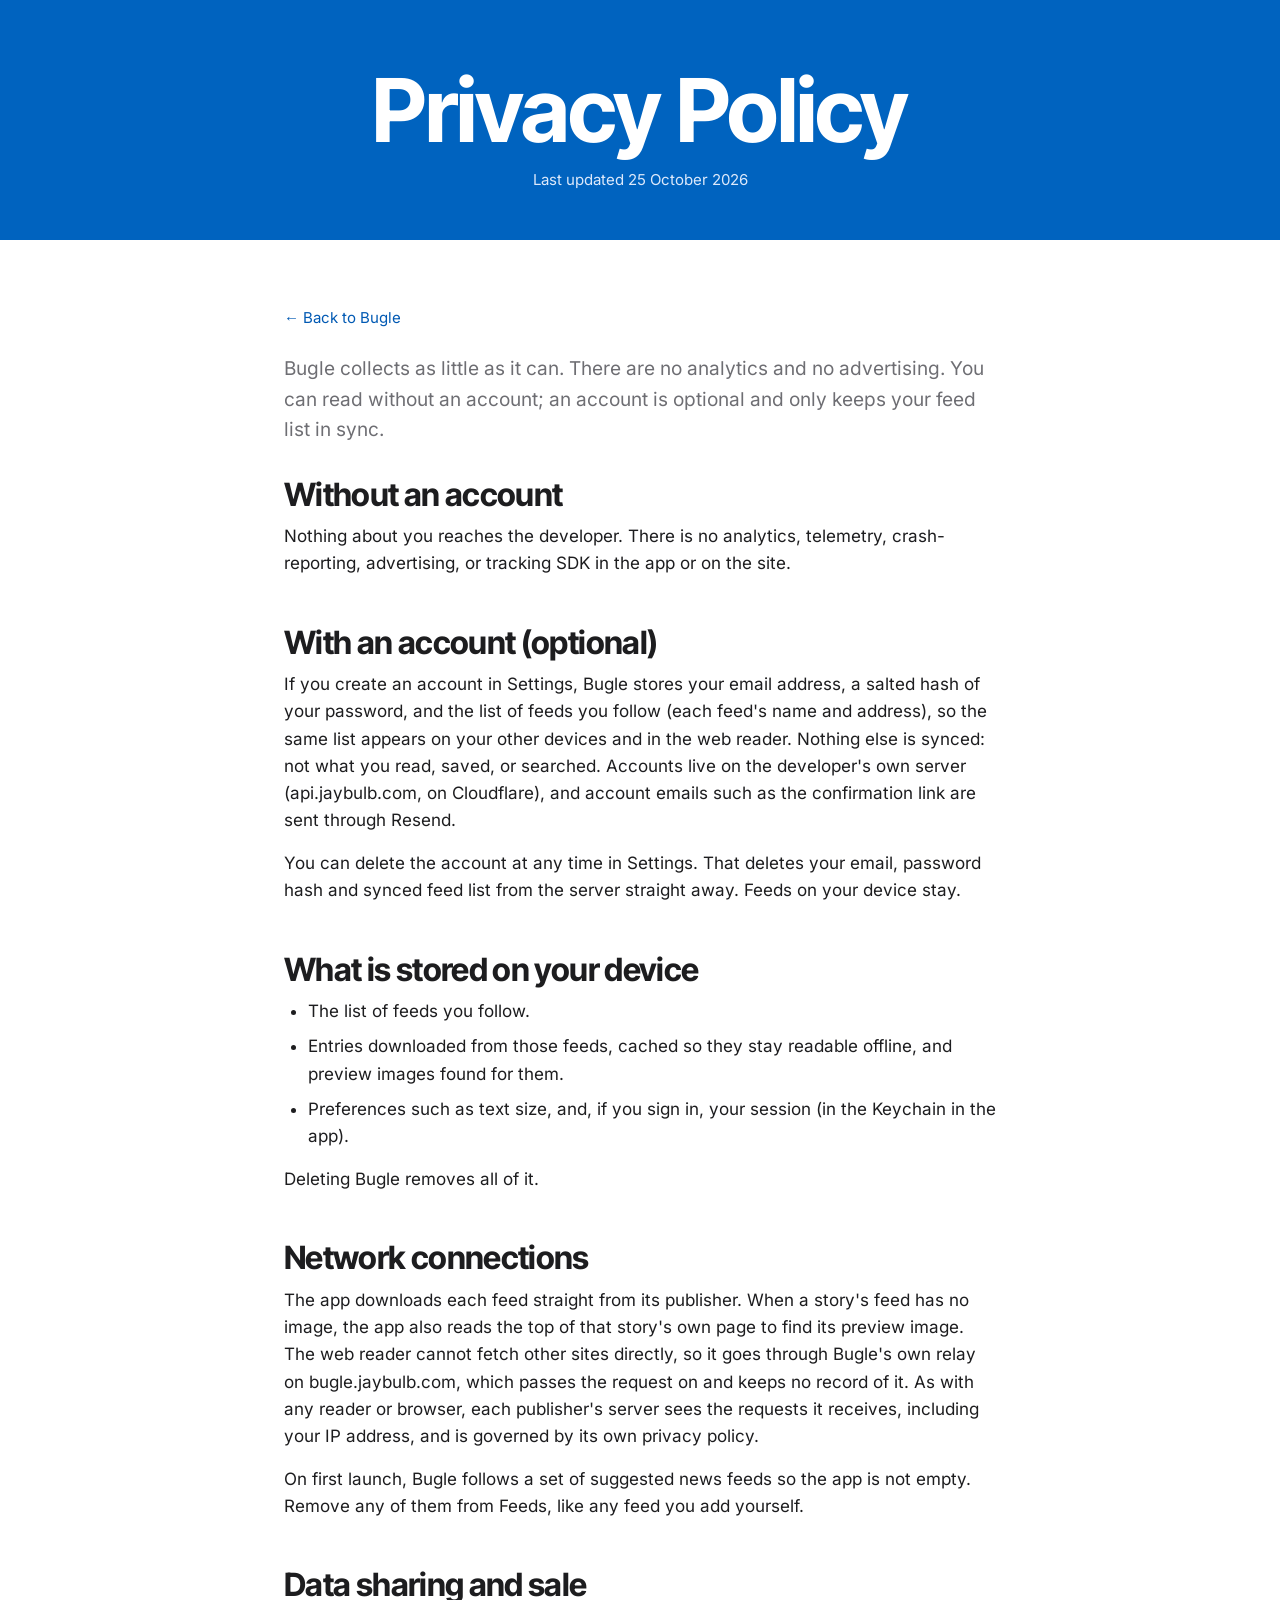
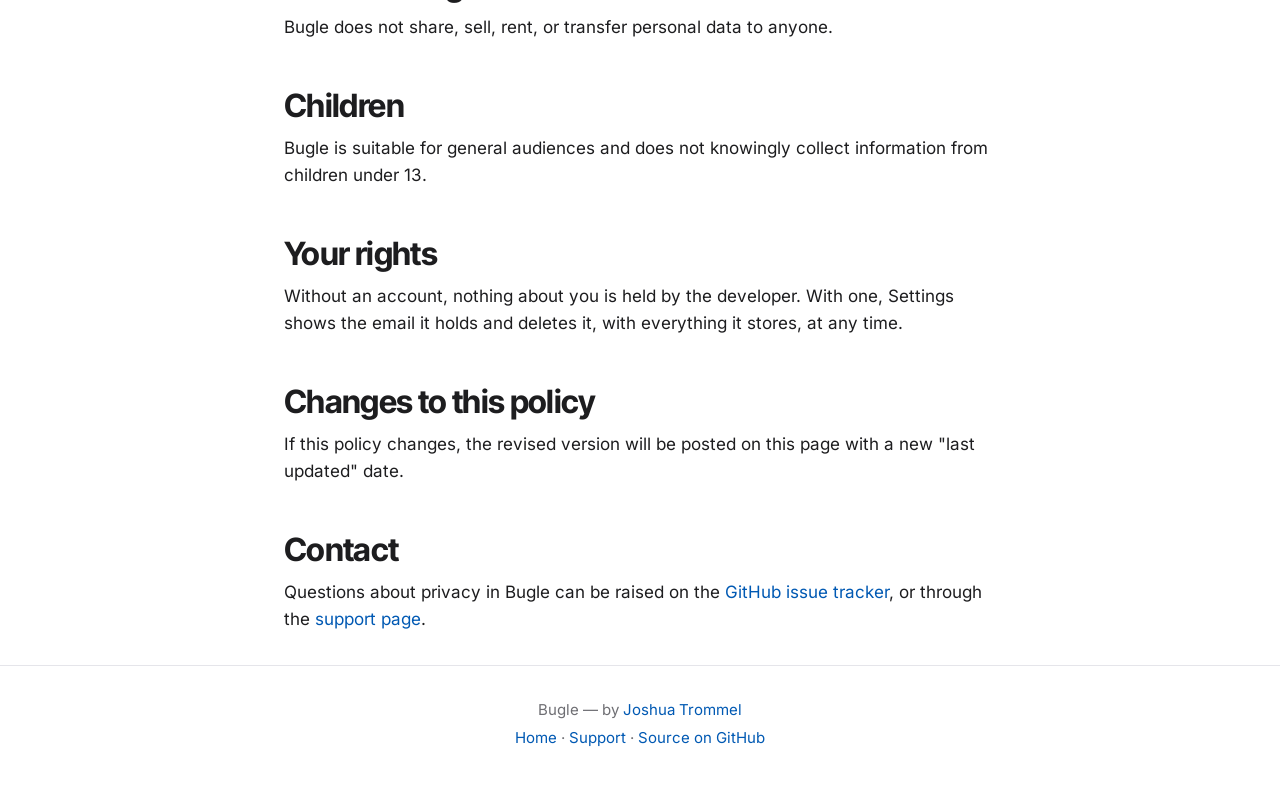
==== web/privacy.html @ e2a892cf "Roadmap: clock shipped Co-Authored-By: Claude Opus 5.5 <noreply@anthropic.com> Claude-Session: https" ====
<!DOCTYPE html>
<html lang="en">
<head>
<meta charset="UTF-8">
<meta name="viewport" content="width=device-width, initial-scale=1.0">
<title>Privacy Policy — Bugle</title>
<meta name="description" content="Bugle privacy policy. No analytics, no ads. An optional account stores only your email and feed list, and you can delete it in Settings.">
<meta name="theme-color" content="#0059B3">
<meta property="og:title" content="Privacy Policy — Bugle">
<meta property="og:description" content="No analytics, no ads. An optional account stores only your email and feed list.">
<meta property="og:type" content="website">
<meta property="og:url" content="https://bugle.jaybulb.com/privacy.html">
<link rel="icon" href="icon.svg">
<link rel="stylesheet" href="style.css">
  <link rel="manifest" href="/manifest.webmanifest">
  <link rel="apple-touch-icon" href="/icon-192.png">
  <meta name="apple-mobile-web-app-capable" content="yes">
</head>
<body>

<section class="page-head">
  <div class="container">
    <h1>Privacy Policy</h1>
    <p class="meta">Last updated 25 October 2026</p>
  </div>
</section>

<section class="prose">
  <div class="container">
    <a class="back" href="./">&larr; Back to Bugle</a>

    <p class="lede">Bugle collects as little as it can. There are no analytics and no advertising. You can read without an account; an account is optional and only keeps your feed list in sync.</p>

    <h2>Without an account</h2>
    <p>Nothing about you reaches the developer. There is no analytics, telemetry, crash-reporting, advertising, or tracking SDK in the app or on the site.</p>

    <h2>With an account (optional)</h2>
    <p>If you create an account in Settings, Bugle stores your email address, a salted hash of your password, and the list of feeds you follow (each feed's name and address), so the same list appears on your other devices and in the web reader. Nothing else is synced: not what you read, saved, or searched. Accounts live on the developer's own server (api.jaybulb.com, on Cloudflare), and account emails such as the confirmation link are sent through Resend.</p>
    <p>You can delete the account at any time in Settings. That deletes your email, password hash and synced feed list from the server straight away. Feeds on your device stay.</p>

    <h2>What is stored on your device</h2>
    <ul>
      <li>The list of feeds you follow.</li>
      <li>Entries downloaded from those feeds, cached so they stay readable offline, and preview images found for them.</li>
      <li>Preferences such as text size, and, if you sign in, your session (in the Keychain in the app).</li>
    </ul>
    <p>Deleting Bugle removes all of it.</p>

    <h2>Network connections</h2>
    <p>The app downloads each feed straight from its publisher. When a story's feed has no image, the app also reads the top of that story's own page to find its preview image. The web reader cannot fetch other sites directly, so it goes through Bugle's own relay on bugle.jaybulb.com, which passes the request on and keeps no record of it. As with any reader or browser, each publisher's server sees the requests it receives, including your IP address, and is governed by its own privacy policy.</p>
    <p>On first launch, Bugle follows a set of suggested news feeds so the app is not empty. Remove any of them from Feeds, like any feed you add yourself.</p>

    <h2>Data sharing and sale</h2>
    <p>Bugle does not share, sell, rent, or transfer personal data to anyone.</p>

    <h2>Children</h2>
    <p>Bugle is suitable for general audiences and does not knowingly collect information from children under 13.</p>

    <h2>Your rights</h2>
    <p>Without an account, nothing about you is held by the developer. With one, Settings shows the email it holds and deletes it, with everything it stores, at any time.</p>

    <h2>Changes to this policy</h2>
    <p>If this policy changes, the revised version will be posted on this page with a new "last updated" date.</p>

    <h2>Contact</h2>
    <p>Questions about privacy in Bugle can be raised on the <a href="https://github.com/nulljosh/labs/issues">GitHub issue tracker</a>, or through the <a href="support.html">support page</a>.</p>
  </div>
</section>

<footer>
  <div class="container">
    <p>Bugle &mdash; by <a href="https://jaybulb.com">Joshua Trommel</a></p>
    <p><a href="./">Home</a> &middot; <a href="support.html">Support</a> &middot; <a href="https://github.com/nulljosh/labs/tree/main/bugle">Source on GitHub</a></p>
  </div>
</footer>

  <script>if('serviceWorker' in navigator)addEventListener('load',()=>navigator.serviceWorker.register('/sw.js'));</script>
</body>
</html>
---- web/style.css ----
/* The inner pages: the web reader, privacy and support. Every colour, both faces and the radii come from tokens.css;
   the landing has its own landing.css on the same tokens. */
@import url("tokens.css");

/* the reader's older names, mapped onto the tokens */
:root { --bg2: var(--surface); --text2: var(--sub); --border: var(--line); }

*, *::before, *::after { margin: 0; padding: 0; box-sizing: border-box; }
body { background: var(--bg); color: var(--text); font-family: var(--font); font-size: var(--size-body); line-height: 1.6; -webkit-font-smoothing: antialiased; }
::selection { background: var(--accent); color: #fff; }
a { color: var(--accent); text-decoration: none; }
a:hover { text-decoration: underline; }
img { max-width: 100%; height: auto; }
h1, h2 { font-family: var(--display); font-weight: 700; letter-spacing: -.02em; line-height: 1.05; }

.container { max-width: 760px; margin: 0 auto; padding: 0 var(--sp-5); }

.btn { height: 40px; padding: 0 var(--sp-4); border-radius: var(--r-sq); display: inline-flex; align-items: center; font: 700 15px/1 var(--display); border: 1px solid transparent; cursor: pointer; transition: background var(--motion), border-color var(--motion); }
.btn:hover { text-decoration: none; }
.btn-primary { background: var(--btn); color: #fff; }
.btn-primary:hover { background: color-mix(in srgb, var(--btn) 82%, #fff); }
.btn-outline { background: var(--surface); color: var(--text); border-color: var(--line); }
.btn-outline:hover { border-color: var(--text); }
.btn:focus-visible, a:focus-visible, input:focus-visible { outline: 4px solid var(--ring); outline-offset: 2px; }

footer { padding: var(--sp-6) 0 var(--sp-7); text-align: center; font-size: 15px; color: var(--sub); border-top: 1px solid var(--line); }
footer p + p { margin-top: var(--sp-1); }

/* Prose pages (privacy, support): a blue head, then the text */
.page-head { background: var(--band); color: #fff; padding: var(--sp-8) 0 var(--sp-7); text-align: center; }
.page-head a { color: var(--band-sub); }
.page-head h1 { font-size: clamp(48px, 9vw, 88px); margin-bottom: var(--sp-3); }
.page-head .meta { color: var(--band-sub); font-size: 15px; }
.back { display: inline-block; margin-bottom: var(--sp-5); font-size: 15px; }

.prose { padding: var(--sp-8) 0 var(--sp-4); }
.prose h2 { font-size: 32px; margin: var(--sp-7) 0 var(--sp-3); }
.prose h2:first-of-type { margin-top: 0; }
.prose p { margin-bottom: var(--sp-4); }
.prose ul { margin: 0 0 var(--sp-4) var(--sp-5); }
.prose li { margin-bottom: var(--sp-2); }
.prose .lede { font-size: 19px; color: var(--sub); margin-bottom: var(--sp-6); }
.prose .note { background: var(--surface); border: 1px solid var(--line); border-radius: var(--r-sq); padding: var(--sp-4) var(--sp-5); margin: var(--sp-6) 0; font-size: 15px; color: var(--sub); }
.prose .note p:last-child { margin-bottom: 0; }
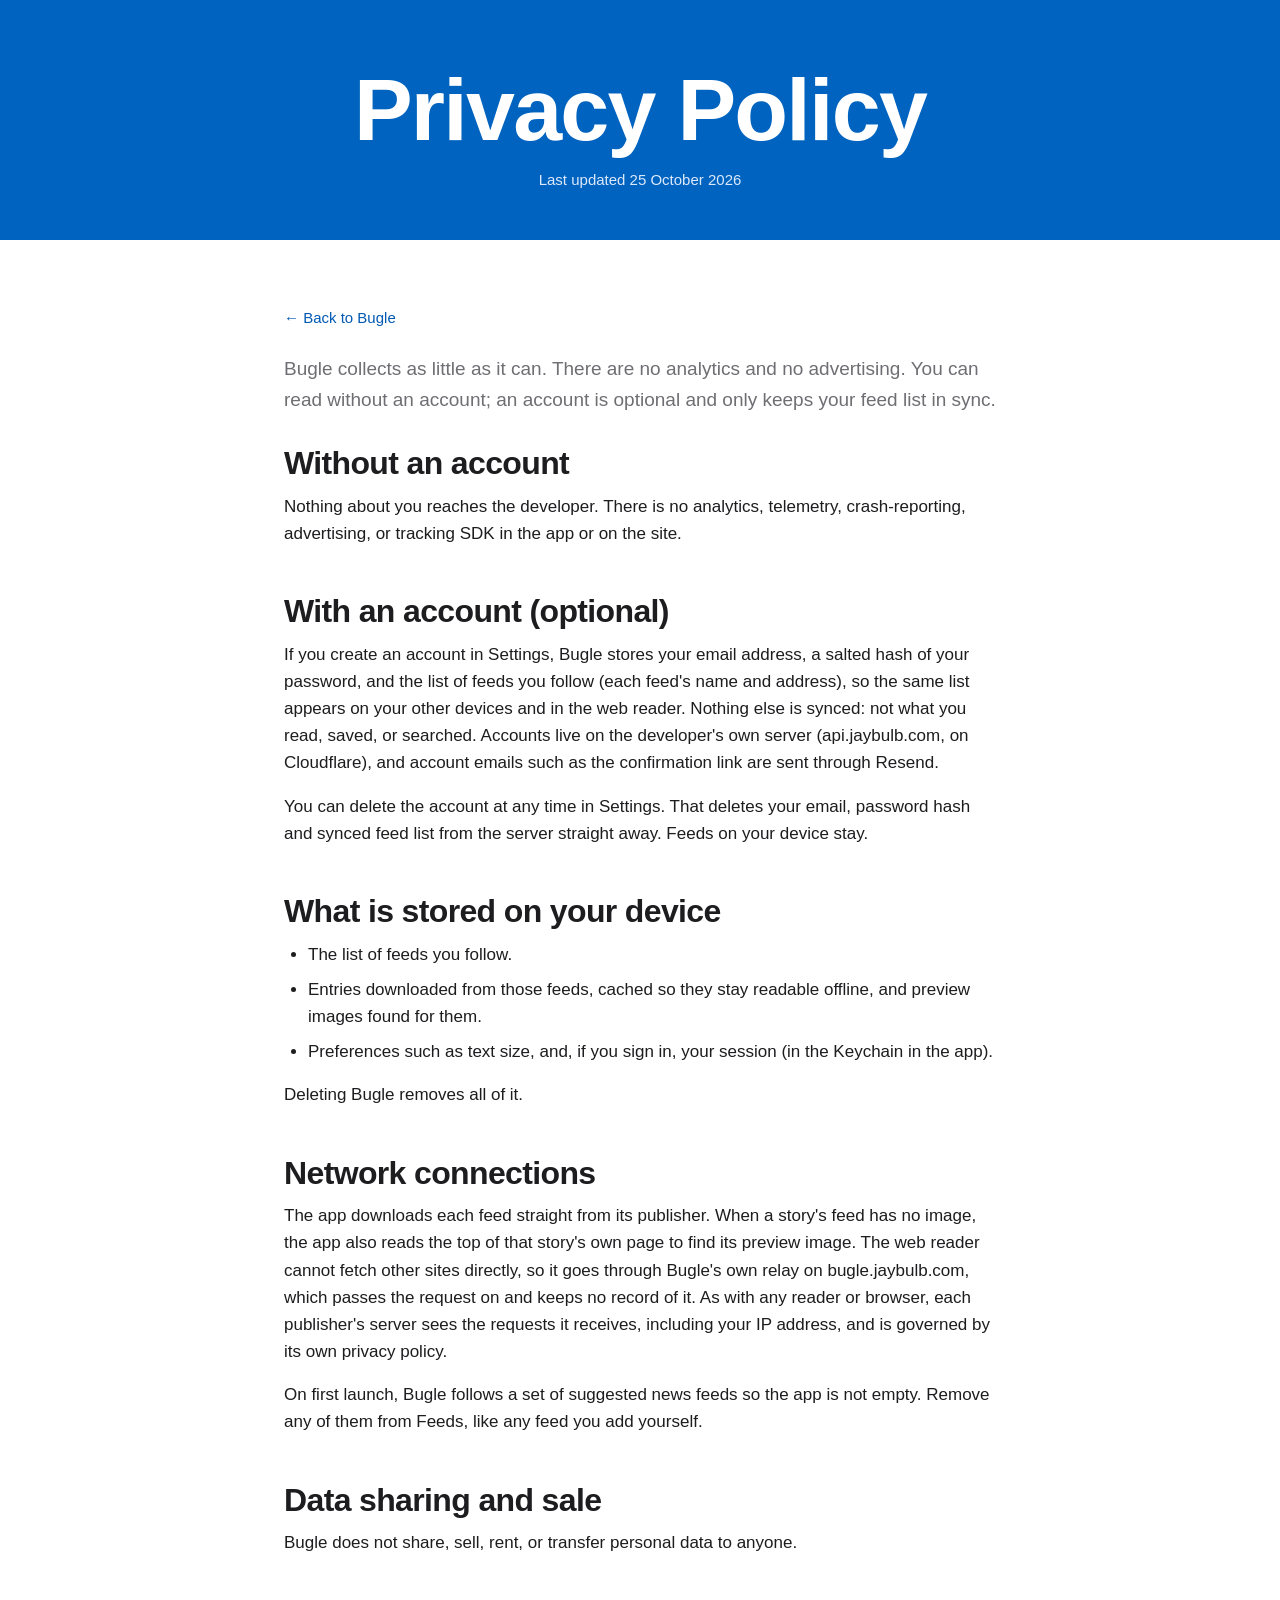
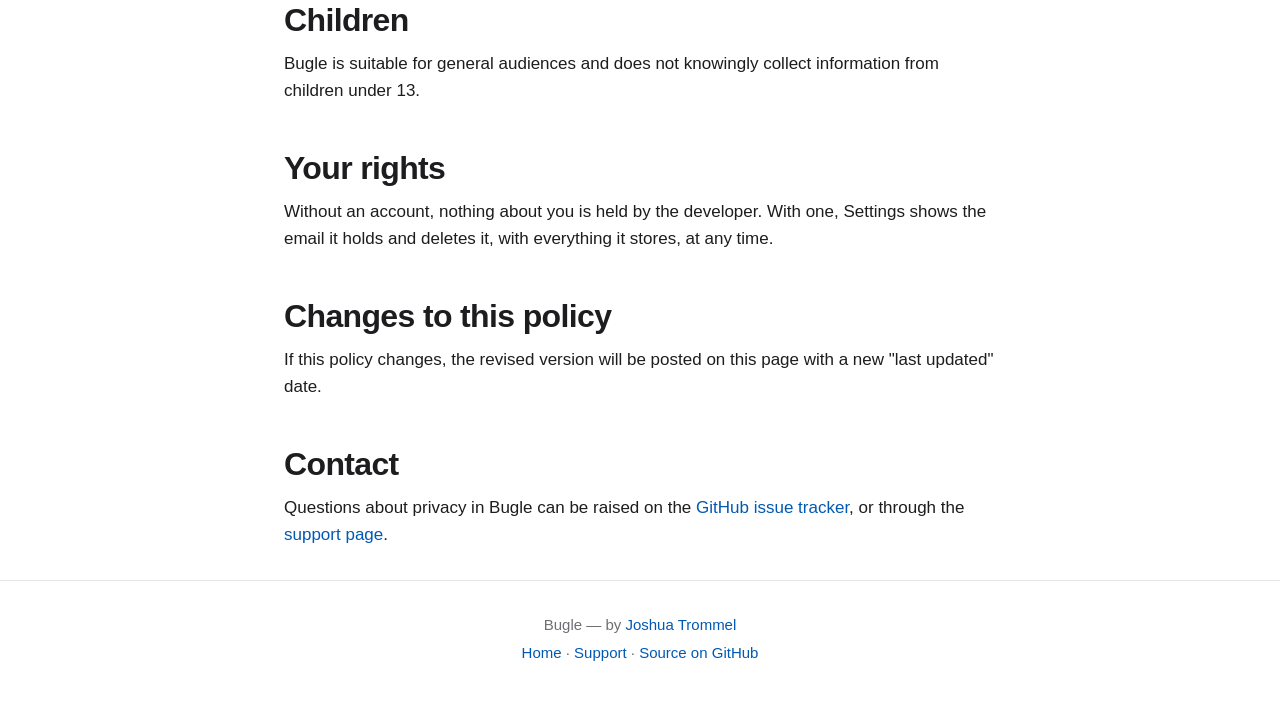
==== commit 74d23d69: "Landing: GitHub links point at nulljosh/bugle, not labs Co-Authored-By: Claude Opus 5.5 <noreply@ant" ====
--- a/web/privacy.html
+++ b/web/privacy.html
@@ -10,10 +10,10 @@
 <meta property="og:description" content="No analytics, no ads. An optional account stores only your email and feed list.">
 <meta property="og:type" content="website">
 <meta property="og:url" content="https://bugle.jaybulb.com/privacy.html">
-<link rel="icon" href="icon.svg">
+<link rel="icon" href="icon.svg?v=3">
 <link rel="stylesheet" href="style.css">
   <link rel="manifest" href="/manifest.webmanifest">
-  <link rel="apple-touch-icon" href="/icon-192.png">
+  <link rel="apple-touch-icon" href="/icon-192.png?v=3">
   <meta name="apple-mobile-web-app-capable" content="yes">
 </head>
 <body>
@@ -63,14 +63,14 @@
     <p>If this policy changes, the revised version will be posted on this page with a new "last updated" date.</p>
 
     <h2>Contact</h2>
-    <p>Questions about privacy in Bugle can be raised on the <a href="https://github.com/nulljosh/labs/issues">GitHub issue tracker</a>, or through the <a href="support.html">support page</a>.</p>
+    <p>Questions about privacy in Bugle can be raised on the <a href="https://github.com/nulljosh/bugle/issues">GitHub issue tracker</a>, or through the <a href="support.html">support page</a>.</p>
   </div>
 </section>
 
 <footer>
   <div class="container">
     <p>Bugle &mdash; by <a href="https://jaybulb.com">Joshua Trommel</a></p>
-    <p><a href="./">Home</a> &middot; <a href="support.html">Support</a> &middot; <a href="https://github.com/nulljosh/labs/tree/main/bugle">Source on GitHub</a></p>
+    <p><a href="./">Home</a> &middot; <a href="support.html">Support</a> &middot; <a href="https://github.com/nulljosh/bugle">Source on GitHub</a></p>
   </div>
 </footer>
 
--- a/web/style.css
+++ b/web/style.css
@@ -15,7 +15,7 @@
 
 .container { max-width: 760px; margin: 0 auto; padding: 0 var(--sp-5); }
 
-.btn { height: 40px; padding: 0 var(--sp-4); border-radius: var(--r-sq); display: inline-flex; align-items: center; font: 700 15px/1 var(--display); border: 1px solid transparent; cursor: pointer; transition: background var(--motion), border-color var(--motion); }
+.btn { height: var(--control); padding: 0 var(--sp-5); border-radius: var(--r-pill); display: inline-flex; align-items: center; font: 600 16px/1 var(--font); border: 1px solid transparent; cursor: pointer; transition: background var(--motion), border-color var(--motion); }
 .btn:hover { text-decoration: none; }
 .btn-primary { background: var(--btn); color: #fff; }
 .btn-primary:hover { background: color-mix(in srgb, var(--btn) 82%, #fff); }
@@ -40,5 +40,5 @@
 .prose ul { margin: 0 0 var(--sp-4) var(--sp-5); }
 .prose li { margin-bottom: var(--sp-2); }
 .prose .lede { font-size: 19px; color: var(--sub); margin-bottom: var(--sp-6); }
-.prose .note { background: var(--surface); border: 1px solid var(--line); border-radius: var(--r-sq); padding: var(--sp-4) var(--sp-5); margin: var(--sp-6) 0; font-size: 15px; color: var(--sub); }
+.prose .note { background: var(--surface); border: 1px solid var(--line); border-radius: var(--r-group); padding: var(--sp-4) var(--sp-5); margin: var(--sp-6) 0; font-size: 15px; color: var(--sub); }
 .prose .note p:last-child { margin-bottom: 0; }
